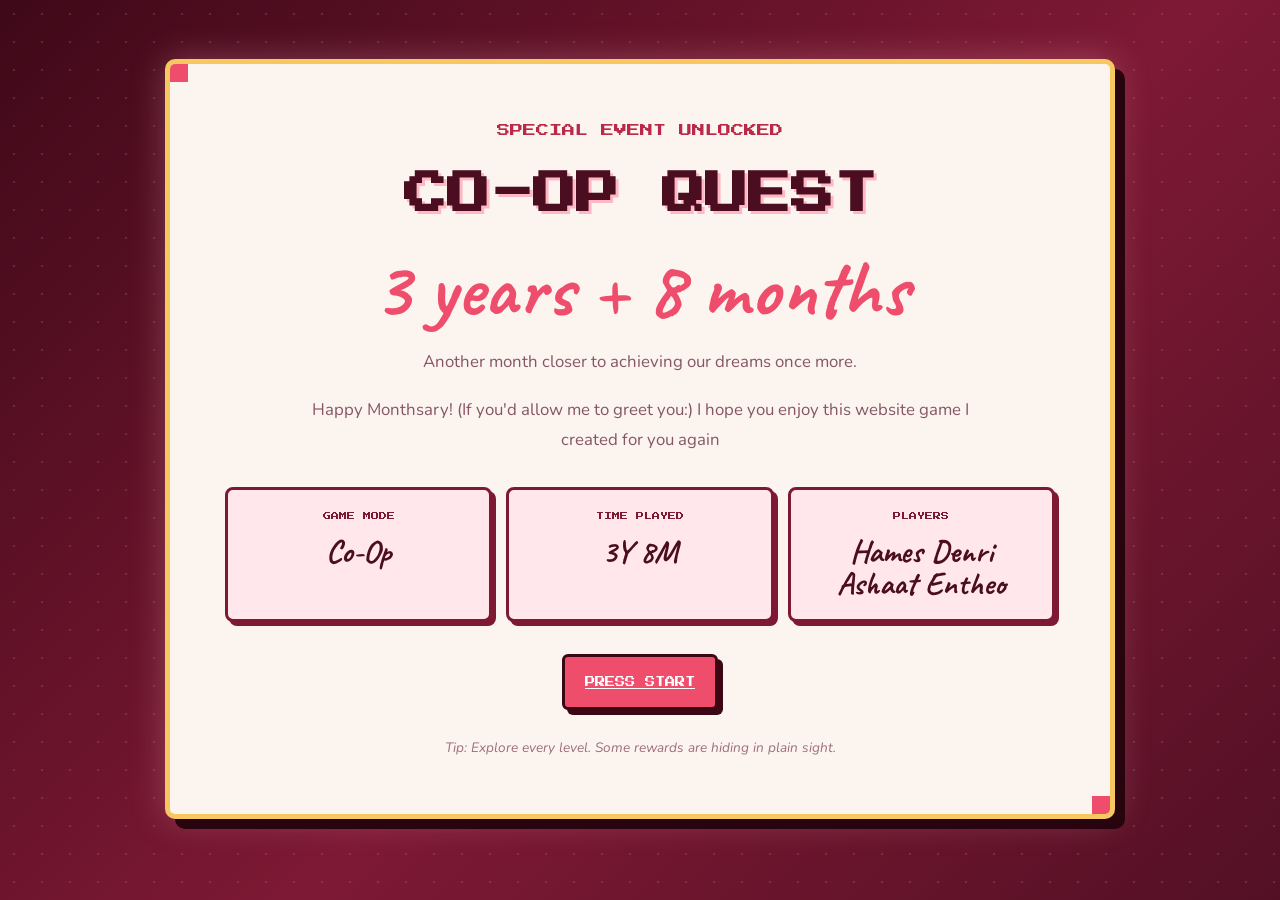
==== index.html @ 5786e67f "Add files via upload" ====
<!DOCTYPE html>
<html lang="en">
<head>
  <meta charset="UTF-8">
  <meta name="viewport" content="width=device-width, initial-scale=1.0">

  <title>Co-Op Quest: 3 Years + 8 Months</title>

  <link rel="stylesheet" href="game.css">
</head>

<body>
  <main class="game-screen">
    <section class="game-window">

      <p class="game-label">SPECIAL EVENT UNLOCKED</p>

      <h1 class="pixel-title">CO-OP QUEST</h1>

      <h2 class="handwritten-title">3 years + 8 months</h2>

      <p class="story-text">
        Another month closer to achieving our dreams once more.
      </p>

      <p class="story-text">
        Happy Monthsary! (If you'd allow me to greet you:) I hope you enjoy this website game I created for you again
      </p>

      <section class="stat-grid">
        <div class="stat-card">
          <span class="stat-name">GAME MODE</span>
          <span class="stat-value">Co-Op</span>
        </div>

        <div class="stat-card">
          <span class="stat-name">TIME PLAYED</span>
          <span class="stat-value">3Y 8M</span>
        </div>

        <div class="stat-card">
          <span class="stat-name">PLAYERS</span>
          <span class="stat-value">Hames Denri <br> Ashaat Entheo</span>
        </div>
      </section>

      <div class="button-area">
        <a class="game-button" href="memory.html">
          PRESS START
        </a>
      </div>

      <p class="tiny-note">
        Tip: Explore every level. Some rewards are hiding in plain sight.
      </p>

    </section>
  </main>
</body>
</html>
---- game.css ----
@import url("https://fonts.googleapis.com/css2?family=Caveat:wght@500;600;700&family=Nunito:wght@400;600;700;800&family=Press+Start+2P&display=swap");

:root {
  --dark-red: #4b0d20;
  --wine-red: #7e1934;
  --red: #ba2949;
  --bright-red: #ef4d6c;
  --pink: #ffb7c4;
  --soft-pink: #ffe7eb;
  --cream: #fffaf3;
  --gold: #f6c85f;
  --dark-gold: #c8932e;
  --text: #451b27;
  --muted: #855664;
  --white: #ffffff;
}

* {
  box-sizing: border-box;
}

html {
  min-height: 100%;
}

body {
  min-height: 100vh;
  margin: 0;
  color: var(--text);
  font-family: "Nunito", Arial, sans-serif;
  background-color: var(--dark-red);
  background-image:
    radial-gradient(circle, rgba(255, 255, 255, 0.12) 1px, transparent 1.5px),
    linear-gradient(135deg, #3f0919, #7e1934 55%, #531025);
  background-size: 28px 28px, auto;
}

/* Main game frame */

.game-screen {
  width: min(950px, 92%);
  min-height: 100vh;
  margin: auto;
  padding: 28px 0 50px;
  display: flex;
  flex-direction: column;
  justify-content: center;
}

.game-window {
  position: relative;
  overflow: hidden;
  padding: clamp(28px, 5vw, 55px);
  border: 5px solid var(--gold);
  border-radius: 10px;
  background: rgba(255, 250, 243, 0.98);
  box-shadow:
    10px 10px 0 #27040e,
    0 0 35px rgba(255, 183, 196, 0.28);
}

.game-window::before,
.game-window::after {
  position: absolute;
  width: 18px;
  height: 18px;
  content: "";
  background: var(--bright-red);
}

.game-window::before {
  top: 0;
  left: 0;
}

.game-window::after {
  right: 0;
  bottom: 0;
}

/* Top information bar */

.hud {
  display: flex;
  justify-content: space-between;
  gap: 12px;
  margin: -10px 0 30px;
  padding: 13px;
  border: 3px solid var(--wine-red);
  border-radius: 6px;
  background: var(--soft-pink);
  color: var(--wine-red);
  font-family: "Press Start 2P", monospace;
  font-size: clamp(0.48rem, 1.5vw, 0.63rem);
  line-height: 1.7;
}

.hud span {
  text-align: center;
}

/* Typography */

.game-label {
  margin: 0 0 18px;
  color: var(--red);
  font-family: "Press Start 2P", monospace;
  font-size: clamp(0.58rem, 2vw, 0.82rem);
  line-height: 1.9;
  text-align: center;
}

.pixel-title {
  margin: 0 0 20px;
  color: var(--dark-red);
  font-family: "Press Start 2P", monospace;
  font-size: clamp(1.25rem, 4vw, 2.7rem);
  line-height: 1.55;
  text-align: center;
  text-shadow: 3px 3px 0 var(--pink);
}

.handwritten-title {
  margin: 0 0 18px;
  color: var(--bright-red);
  font-family: "Caveat", cursive;
  font-size: clamp(2.7rem, 8vw, 5rem);
  line-height: 1;
  text-align: center;
}

.story-text {
  max-width: 660px;
  margin: 0 auto 18px;
  color: var(--muted);
  font-size: 1.05rem;
  line-height: 1.8;
  text-align: center;
}

.tiny-note {
  max-width: 630px;
  margin: 27px auto 0;
  color: #9e6d79;
  font-size: 0.85rem;
  font-style: italic;
  line-height: 1.6;
  text-align: center;
}

/* Buttons */

.button-area {
  display: flex;
  flex-wrap: wrap;
  justify-content: center;
  gap: 15px;
  margin-top: 30px;
}

.game-button {
  display: inline-block;
  padding: 16px 20px;
  border: 3px solid #3b0715;
  border-radius: 6px;
  background: var(--bright-red);
  color: var(--white);
  box-shadow: 5px 5px 0 #3b0715;
  font-family: "Press Start 2P", monospace;
  font-size: 0.65rem;
  line-height: 1.8;
  text-align: center;
  transition: 0.15s ease;
}

.game-button:hover {
  transform: translate(3px, 3px);
  background: #ce294b;
  box-shadow: 2px 2px 0 #3b0715;
}

.game-button.secondary {
  background: var(--cream);
  color: var(--wine-red);
}

.game-button.secondary:hover {
  background: var(--soft-pink);
}

/* Start screen stats */

.stat-grid {
  display: grid;
  grid-template-columns: repeat(3, 1fr);
  gap: 14px;
  margin: 32px 0;
}

.stat-card {
  padding: 19px 12px;
  border: 3px solid var(--wine-red);
  border-radius: 8px;
  background: var(--soft-pink);
  box-shadow: 4px 4px 0 var(--wine-red);
  text-align: center;
}

.stat-name {
  display: block;
  margin-bottom: 12px;
  color: var(--wine-red);
  font-family: "Press Start 2P", monospace;
  font-size: 0.5rem;
  line-height: 1.8;
}

.stat-value {
  color: var(--dark-red);
  font-family: "Caveat", cursive;
  font-size: 2rem;
  font-weight: bold;
  line-height: 1;
}

/* Memory doors */

.door-grid {
  display: grid;
  grid-template-columns: repeat(3, 1fr);
  gap: 18px;
  margin: 30px 0 10px;
}

.memory-door {
  min-height: 250px;
  padding: 20px 14px;
  display: flex;
  flex-direction: column;
  justify-content: center;
  border: 4px solid var(--dark-red);
  border-radius: 8px;
  background:
    linear-gradient(90deg, transparent 48%, rgba(255, 255, 255, 0.18) 49%, rgba(255, 255, 255, 0.18) 51%, transparent 52%),
    linear-gradient(#b22849, #76142e);
  box-shadow: 6px 6px 0 var(--dark-red);
  color: var(--white);
  text-align: center;
  transition: 0.2s ease;
}

.memory-door:hover {
  transform: translateY(-6px);
  background:
    linear-gradient(90deg, transparent 48%, rgba(255, 255, 255, 0.25) 49%, rgba(255, 255, 255, 0.25) 51%, transparent 52%),
    linear-gradient(#e64666, #941a39);
}

.door-icon {
  display: block;
  margin-bottom: 16px;
  font-size: 3rem;
}

.door-text {
  font-family: "Press Start 2P", monospace;
  font-size: 0.6rem;
  line-height: 2;
}

/* Unlock cards */

.unlock-card {
  max-width: 690px;
  margin: 16px auto;
  overflow: hidden;
  border: 3px solid var(--wine-red);
  border-radius: 8px;
  background: var(--soft-pink);
  box-shadow: 4px 4px 0 #e4abb6;
}

.unlock-card summary {
  padding: 18px;
  cursor: pointer;
  color: var(--dark-red);
  font-family: "Press Start 2P", monospace;
  font-size: clamp(0.54rem, 1.6vw, 0.68rem);
  line-height: 1.9;
  list-style: none;
}

.unlock-card summary::-webkit-details-marker {
  display: none;
}

.unlock-card summary::before {
  margin-right: 12px;
  content: "▶";
  color: var(--bright-red);
}

.unlock-card[open] summary::before {
  content: "▼";
}

.unlock-card[open] {
  background: #ffd7df;
}

.unlock-content {
  padding: 3px 21px 22px;
  color: var(--muted);
  line-height: 1.75;
}

.unlock-content strong {
  color: var(--red);
}

/* Loot boxes */

.loot-grid {
  display: grid;
  grid-template-columns: repeat(2, 1fr);
  gap: 18px;
  max-width: 700px;
  margin: 28px auto;
}

.loot-card {
  border: 4px solid var(--dark-gold);
  border-radius: 9px;
  background: linear-gradient(135deg, #d23352, #81162f);
  box-shadow: 6px 6px 0 var(--dark-red);
}

.loot-card summary {
  padding: 27px 15px;
  cursor: pointer;
  color: white;
  font-family: "Press Start 2P", monospace;
  font-size: 0.6rem;
  line-height: 2;
  list-style: none;
  text-align: center;
}

.loot-card summary::-webkit-details-marker {
  display: none;
}

.loot-card summary::before {
  display: block;
  margin-bottom: 10px;
  content: "🎁";
  font-size: 2.4rem;
}

.loot-card[open] {
  background: #fff3d7;
}

.loot-card[open] summary {
  color: var(--wine-red);
}

.loot-card[open] summary::before {
  content: "✨";
}

.loot-reward {
  padding: 5px 18px 23px;
  color: var(--wine-red);
  font-family: "Caveat", cursive;
  font-size: 1.8rem;
  line-height: 1.1;
  text-align: center;
}

/* Quest board */

.quest-board {
  max-width: 700px;
  margin: 28px auto;
  padding: 22px;
  border: 4px solid var(--dark-red);
  border-radius: 8px;
  background:
    linear-gradient(rgba(255, 249, 241, 0.9), rgba(255, 249, 241, 0.9)),
    repeating-linear-gradient(45deg, transparent 0 10px, rgba(126, 25, 52, 0.06) 10px 12px);
  box-shadow: 7px 7px 0 var(--dark-red);
}

.quest-item {
  display: block;
  margin: 12px 0;
  padding: 15px;
  cursor: pointer;
  border: 2px solid #edc4cb;
  border-radius: 6px;
  background: var(--white);
  color: var(--wine-red);
  font-weight: bold;
  line-height: 1.5;
  transition: 0.2s ease;
}

.quest-item:hover {
  background: var(--soft-pink);
}

.quest-item input {
  width: 18px;
  height: 18px;
  margin-right: 12px;
  accent-color: var(--bright-red);
}

.quest-item:has(input:checked) {
  border-color: var(--bright-red);
  background: #ffdce3;
  color: var(--dark-red);
  text-decoration: line-through;
}

/* Ending page */

.end-card {
  max-width: 700px;
  margin: 25px auto 0;
  padding: 30px;
  border: 4px solid var(--gold);
  border-radius: 10px;
  background: linear-gradient(135deg, #7e1934, #4b0d20);
  box-shadow: 7px 7px 0 #2c0610;
  color: var(--white);
  text-align: center;
}

.end-card h2 {
  margin: 0 0 18px;
  color: var(--gold);
  font-family: "Press Start 2P", monospace;
  font-size: clamp(1rem, 3vw, 1.55rem);
  line-height: 1.7;
}

.end-card p {
  margin: 0;
  font-family: "Caveat", cursive;
  font-size: clamp(1.7rem, 4vw, 2.3rem);
  line-height: 1.25;
}

/* Mobile */

@media (max-width: 680px) {
  .game-window {
    border-width: 3px;
    box-shadow: 6px 6px 0 #27040e;
  }

  .hud {
    flex-direction: column;
  }

  .stat-grid,
  .door-grid,
  .loot-grid {
    grid-template-columns: 1fr;
  }

  .memory-door {
    min-height: 160px;
  }
}
.memory-map {
  display: flex;
  flex-wrap: wrap;
  justify-content: center;
  gap: 10px;
  margin: 30px auto 0;
  padding-top: 24px;
  border-top: 2px dashed #e7b3be;
}

.memory-map-label {
  width: 100%;
  margin: 0 0 5px;
  color: var(--wine-red);
  font-family: "Press Start 2P", monospace;
  font-size: 0.52rem;
  line-height: 1.8;
  text-align: center;
}

.memory-map a,
.memory-map .current-memory {
  display: inline-block;
  padding: 11px 12px;
  border: 3px solid var(--dark-red);
  border-radius: 5px;
  background: var(--cream);
  color: var(--wine-red);
  box-shadow: 3px 3px 0 var(--dark-red);
  font-family: "Press Start 2P", monospace;
  font-size: 0.52rem;
  line-height: 1.7;
  text-align: center;
}

.memory-map a:hover {
  transform: translate(2px, 2px);
  background: var(--soft-pink);
  box-shadow: 1px 1px 0 var(--dark-red);
}

.memory-map .current-memory {
  background: var(--bright-red);
  color: white;
  box-shadow: none;
  transform: translate(2px, 2px);
}

.memory-photo {
  display: block;
  width: min(100%, 450px);
  height: auto;
  margin: 25px auto;

  border: 5px solid white;
  border-radius: 12px;

  box-shadow: 
  0 0 0 4px var(--bright-red),
  7px 7px 0 var(--dark-red);
}

.memory-video {
  display: block;
  width: min(100%, 550px);
  height: auto;
  max-height: 500px;
  margin: 25px auto;

  background: #240710;
  object-fit: contain;

  border: 5px solid white;
  border-radius: 12px;

  box-shadow:
    0 0 0 4px var(--bright-red),
    7px 7px 0 var(--dark-red);
}
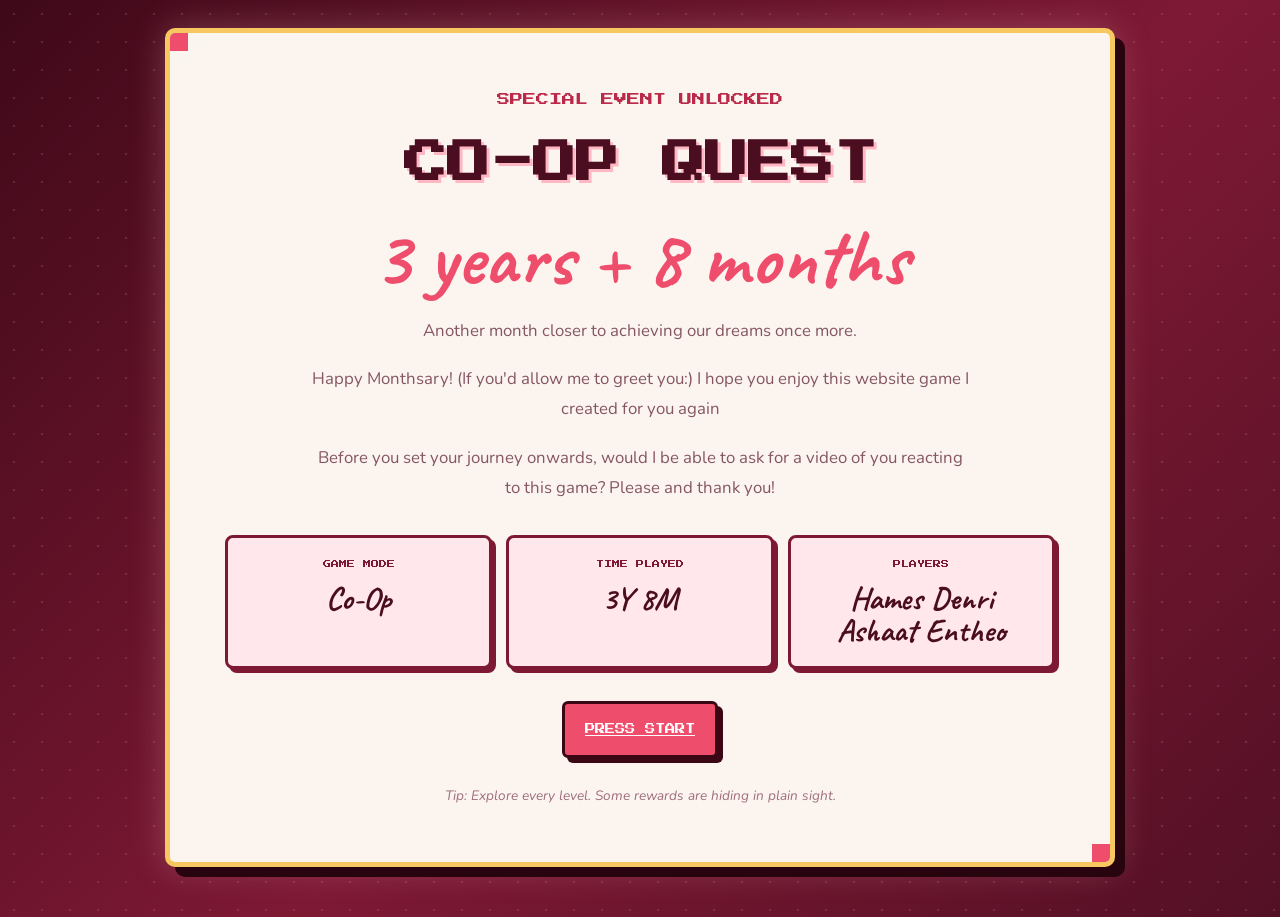
==== commit b1edb564: "Add files via upload" ====
--- a/index.html
+++ b/index.html
@@ -25,6 +25,10 @@
 
       <p class="story-text">
         Happy Monthsary! (If you'd allow me to greet you:) I hope you enjoy this website game I created for you again
+      </p>
+
+      <p class="story-text">
+        Before you set your journey onwards, would I be able to ask for a video of you reacting to this game? Please and thank you!
       </p>
 
       <section class="stat-grid">
